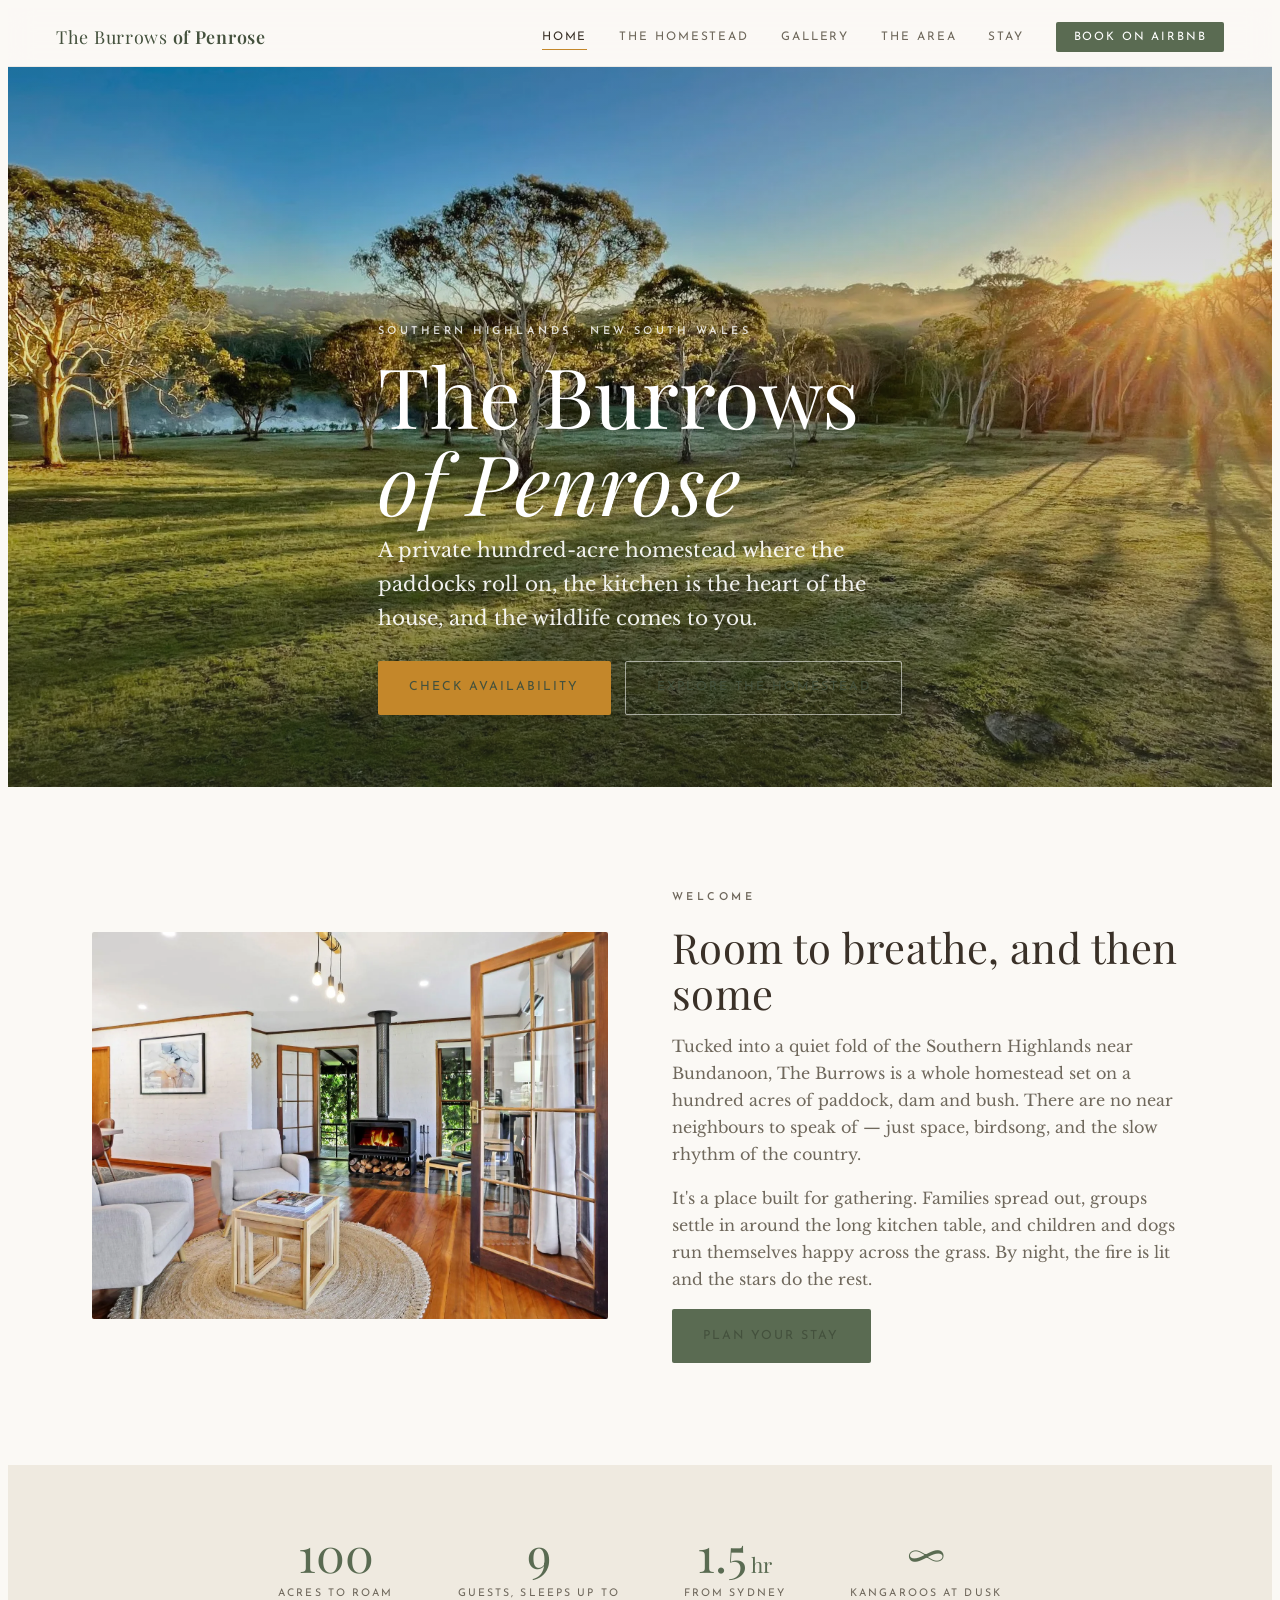
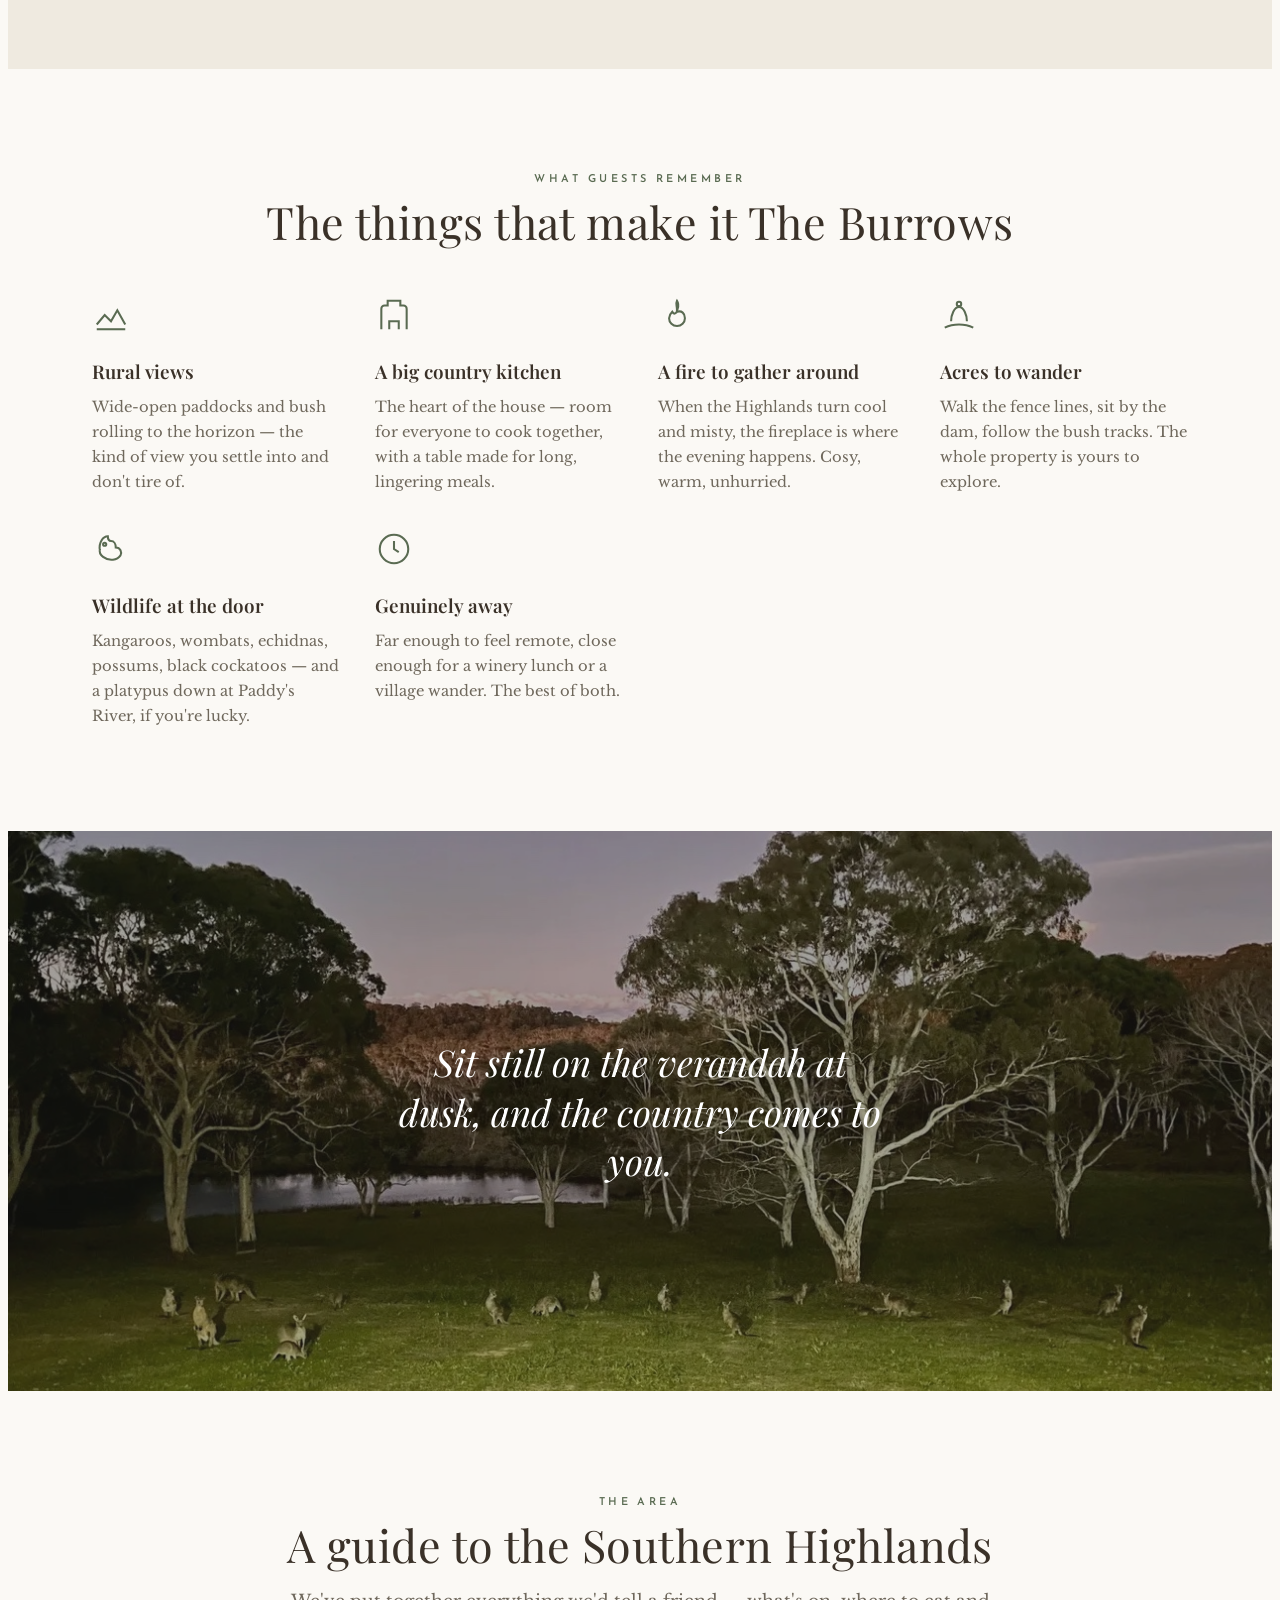
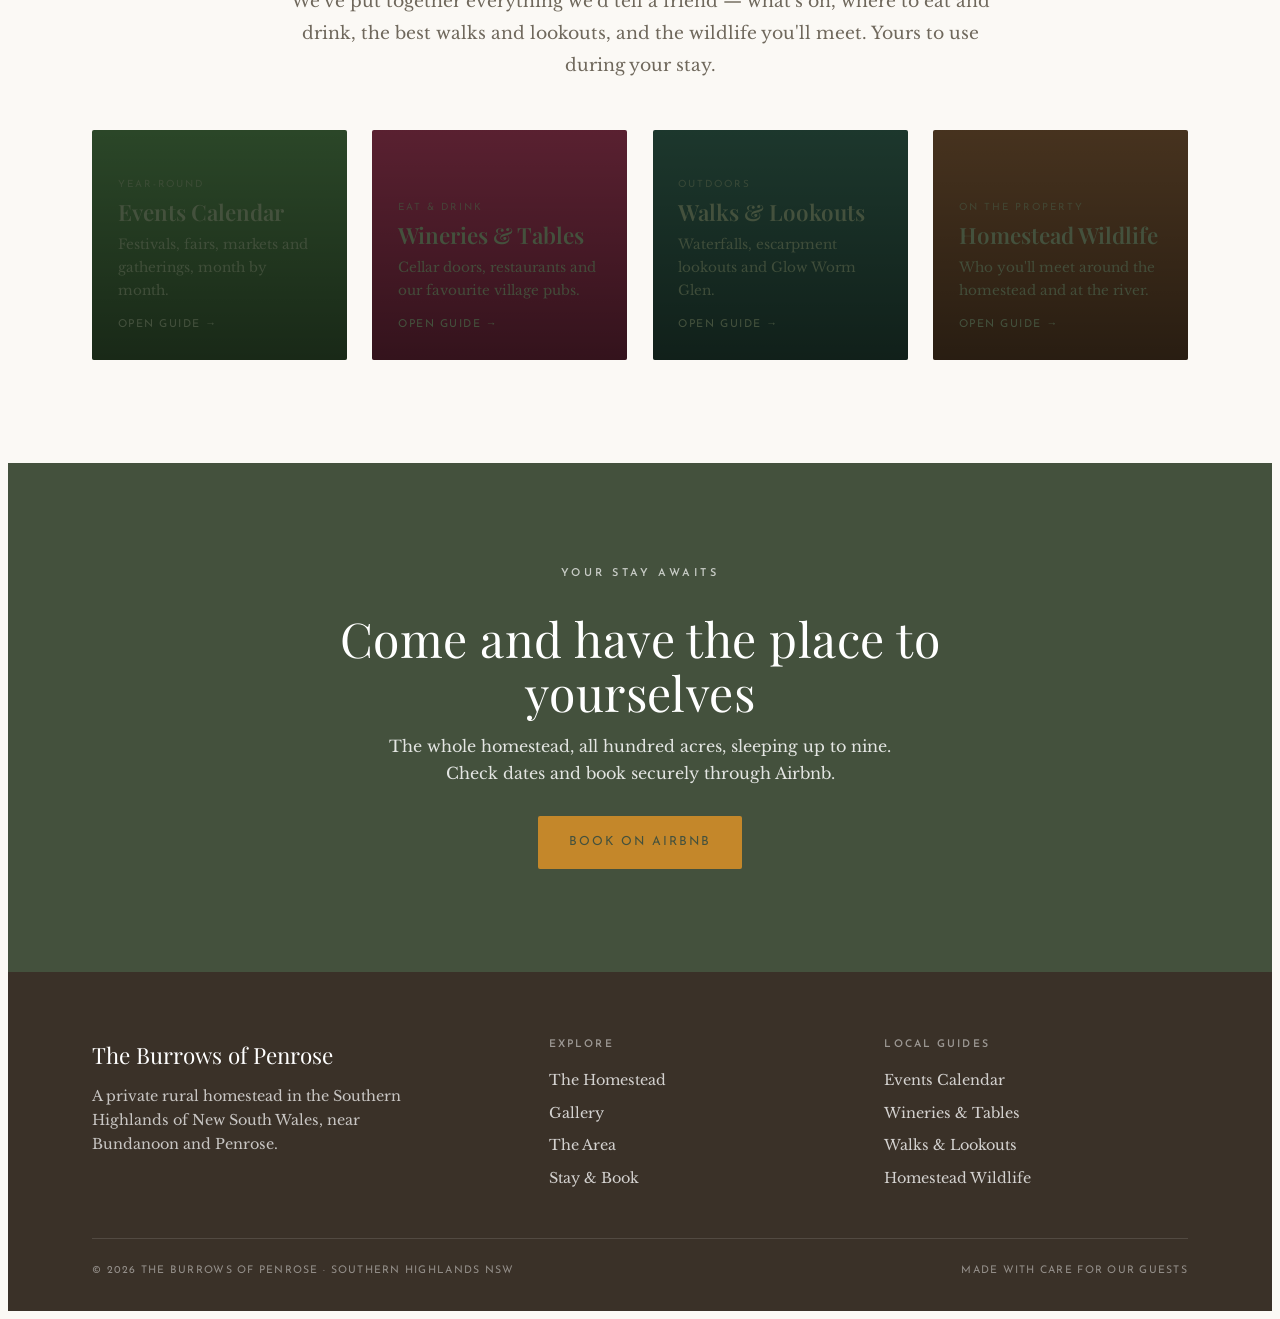
==== index.html @ d19aa380 "initial commit" ====
<!DOCTYPE html>
<html lang="en-AU">
<head>
<meta charset="UTF-8">
<meta name="viewport" content="width=device-width, initial-scale=1.0">
<title>The Burrows of Penrose — Rural Homestead Retreat, Southern Highlands NSW</title>
<meta name="description" content="A private 100-acre homestead retreat in the Southern Highlands of NSW. Sleeps up to 9 — rural views, abundant wildlife, a big country kitchen and a fireplace to gather around. Book your stay.">
<meta property="og:title" content="The Burrows of Penrose — Southern Highlands NSW">
<meta property="og:description" content="A private 100-acre homestead retreat near Bundanoon. Sleeps up to 9.">
<meta property="og:type" content="website">
<meta property="og:image" content="images/og-image.jpg">
<link rel="preconnect" href="https://fonts.googleapis.com">
<link rel="preconnect" href="https://fonts.gstatic.com" crossorigin>
<link href="https://fonts.googleapis.com/css2?family=Playfair+Display:ital,wght@0,400;0,600;1,400;1,600&family=Libre+Baskerville:ital@0;1&family=Josefin+Sans:wght@300;400;600&display=swap" rel="stylesheet">
<link rel="stylesheet" href="css/site.css">
</head>
<body class="page">

<!-- ============ NAV ============ -->
<nav class="site-nav" aria-label="Primary">
  <a class="site-nav__brand" href="index.html">The Burrows <b>of Penrose</b></a>
  <button class="site-nav__toggle" aria-label="Menu" aria-expanded="false"><span></span><span></span><span></span></button>
  <ul class="site-nav__links">
    <li><a href="index.html" class="is-active">Home</a></li>
    <li><a href="about.html">The Homestead</a></li>
    <li><a href="gallery.html">Gallery</a></li>
    <li><a href="area.html">The Area</a></li>
    <li><a href="book.html">Stay</a></li>
    <!-- EDIT: replace href with your Airbnb listing URL -->
    <li><a class="site-nav__book" href="https://www.airbnb.com.au/" target="_blank" rel="noopener">Book on Airbnb</a></li>
  </ul>
</nav>

<!-- ============ HERO ============ -->
<header class="hero">
  <img class="hero__img" src="images/hero.jpg" alt="The Burrows of Penrose homestead at golden hour">
  <div class="hero__inner wrap">
    <p class="eyebrow">Southern Highlands · New South Wales</p>
    <h1>The Burrows<br><em>of Penrose</em></h1>
    <p class="hero__sub">A private hundred-acre homestead where the paddocks roll on, the kitchen is the heart of the house, and the wildlife comes to you.</p>
    <!-- EDIT: replace href with your Airbnb listing URL -->
    <a class="btn btn--primary" href="https://www.airbnb.com.au/" target="_blank" rel="noopener">Check availability</a>
    <a class="btn btn--ghost" href="about.html" style="margin-left:.6rem;">Explore the homestead</a>
  </div>
</header>

<!-- ============ WELCOME ============ -->
<section class="section-pad">
  <div class="wrap split reveal">
    <div class="split__media">
      <img src="images/welcome.jpg" alt="The homestead nestled in its paddocks">
    </div>
    <div>
      <p class="eyebrow">Welcome</p>
      <h2 class="h-display">Room to breathe, and then some</h2>
      <!-- EDIT: this is draft copy — swap in your own words -->
      <p>Tucked into a quiet fold of the Southern Highlands near Bundanoon, The Burrows is a whole homestead set on a hundred acres of paddock, dam and bush. There are no near neighbours to speak of — just space, birdsong, and the slow rhythm of the country.</p>
      <p>It's a place built for gathering. Families spread out, groups settle in around the long kitchen table, and children and dogs run themselves happy across the grass. By night, the fire is lit and the stars do the rest.</p>
      <a class="btn btn--dark" href="book.html">Plan your stay</a>
    </div>
  </div>
</section>

<!-- ============ FACTS STRIP ============ -->
<section class="section-pad--sm tint">
  <div class="wrap facts reveal">
    <div class="fact"><span class="n">100</span><span class="l">Acres to roam</span></div>
    <div class="fact"><span class="n">9</span><span class="l">Guests, sleeps up to</span></div>
    <div class="fact"><span class="n">1.5<small style="font-size:1.3rem;"> hr</small></span><span class="l">From Sydney</span></div>
    <div class="fact"><span class="n">∞</span><span class="l">Kangaroos at dusk</span></div>
  </div>
</section>

<!-- ============ WHAT GUESTS LOVE ============ -->
<section class="section-pad">
  <div class="wrap">
    <div class="section-label reveal">
      <p class="eyebrow">What guests remember</p>
      <h2 class="h-display">The things that make it The Burrows</h2>
    </div>
    <div class="features reveal">
      <div class="feature">
        <svg class="feature__icon" viewBox="0 0 24 24" fill="none" stroke="currentColor" stroke-width="1.3"><path d="M3 18l5-6 4 4 4-7 5 9"/><path d="M3 21h18"/></svg>
        <h3>Rural views</h3>
        <p>Wide-open paddocks and bush rolling to the horizon — the kind of view you settle into and don't tire of.</p>
      </div>
      <div class="feature">
        <svg class="feature__icon" viewBox="0 0 24 24" fill="none" stroke="currentColor" stroke-width="1.3"><path d="M4 21V8a2 2 0 012-2h2V3h8v3h2a2 2 0 012 2v13"/><path d="M9 21v-5h6v5"/></svg>
        <h3>A big country kitchen</h3>
        <p>The heart of the house — room for everyone to cook together, with a table made for long, lingering meals.</p>
      </div>
      <div class="feature">
        <svg class="feature__icon" viewBox="0 0 24 24" fill="none" stroke="currentColor" stroke-width="1.3"><path d="M12 3c2 3 0 5 0 7 3-1 5 1 5 4a5 5 0 01-10 0c0-2 1-3 2-4 1 2 3 1 3-1 0-3-1-4 0-6z"/></svg>
        <h3>A fire to gather around</h3>
        <p>When the Highlands turn cool and misty, the fireplace is where the evening happens. Cosy, warm, unhurried.</p>
      </div>
      <div class="feature">
        <svg class="feature__icon" viewBox="0 0 24 24" fill="none" stroke="currentColor" stroke-width="1.3"><path d="M3 20s4-2 9-2 9 2 9 2"/><path d="M7 16c0-4 2-9 5-9s5 5 5 9"/><circle cx="12" cy="5" r="1.4"/></svg>
        <h3>Acres to wander</h3>
        <p>Walk the fence lines, sit by the dam, follow the bush tracks. The whole property is yours to explore.</p>
      </div>
      <div class="feature">
        <svg class="feature__icon" viewBox="0 0 24 24" fill="none" stroke="currentColor" stroke-width="1.3"><path d="M5 13c-1-5 2-9 5-9 0 2 1 3 2 3 2 0 3 2 3 4 3 0 4 3 3 5-2 3-7 4-11 1-2-1.5-2.5-3-2-5z"/><circle cx="8" cy="9" r="1"/></svg>
        <h3>Wildlife at the door</h3>
        <p>Kangaroos, wombats, echidnas, possums, black cockatoos — and a platypus down at Paddy's River, if you're lucky.</p>
      </div>
      <div class="feature">
        <svg class="feature__icon" viewBox="0 0 24 24" fill="none" stroke="currentColor" stroke-width="1.3"><circle cx="12" cy="12" r="9"/><path d="M12 7v5l3 2"/></svg>
        <h3>Genuinely away</h3>
        <p>Far enough to feel remote, close enough for a winery lunch or a village wander. The best of both.</p>
      </div>
    </div>
  </div>
</section>

<!-- ============ IMAGE BAND ============ -->
<section class="band">
  <img src="images/feature-wildlife.jpg" alt="Kangaroos grazing at dusk">
  <p class="band__quote">Sit still on the verandah at dusk, and the country comes to you.</p>
</section>

<!-- ============ THE AREA TEASER ============ -->
<section class="section-pad">
  <div class="wrap">
    <div class="section-label reveal">
      <p class="eyebrow">The Area</p>
      <h2 class="h-display">A guide to the Southern Highlands</h2>
      <p class="lede" style="max-width:60ch;margin:1rem auto 0;">We've put together everything we'd tell a friend — what's on, where to eat and drink, the best walks and lookouts, and the wildlife you'll meet. Yours to use during your stay.</p>
    </div>
    <div class="guide-grid reveal">
      <a class="guide-card gc-events" href="guides/events.html">
        <span class="gc-eyebrow">Year-round</span>
        <h3>Events Calendar</h3>
        <p>Festivals, fairs, markets and gatherings, month by month.</p>
        <span class="gc-go">Open guide →</span>
      </a>
      <a class="guide-card gc-food" href="guides/food-and-drink.html">
        <span class="gc-eyebrow">Eat &amp; Drink</span>
        <h3>Wineries &amp; Tables</h3>
        <p>Cellar doors, restaurants and our favourite village pubs.</p>
        <span class="gc-go">Open guide →</span>
      </a>
      <a class="guide-card gc-nature" href="guides/nature.html">
        <span class="gc-eyebrow">Outdoors</span>
        <h3>Walks &amp; Lookouts</h3>
        <p>Waterfalls, escarpment lookouts and Glow Worm Glen.</p>
        <span class="gc-go">Open guide →</span>
      </a>
      <a class="guide-card gc-wildlife" href="guides/wildlife.html">
        <span class="gc-eyebrow">On the property</span>
        <h3>Homestead Wildlife</h3>
        <p>Who you'll meet around the homestead and at the river.</p>
        <span class="gc-go">Open guide →</span>
      </a>
    </div>
  </div>
</section>

<!-- ============ BOOKING CTA ============ -->
<section class="section-pad cta">
  <div class="wrap wrap--narrow reveal">
    <p class="eyebrow">Your stay awaits</p>
    <h2 class="h-display">Come and have the place to yourselves</h2>
    <p>The whole homestead, all hundred acres, sleeping up to nine. Check dates and book securely through Airbnb.</p>
    <!-- EDIT: replace href with your Airbnb listing URL -->
    <a class="btn btn--primary" href="https://www.airbnb.com.au/" target="_blank" rel="noopener">Book on Airbnb</a>
  </div>
</section>

<!-- ============ FOOTER ============ -->
<footer class="site-footer">
  <div class="wrap">
    <div class="site-footer__grid">
      <div>
        <div class="site-footer__brand">The Burrows of Penrose</div>
        <p>A private rural homestead in the Southern Highlands of New South Wales, near Bundanoon and Penrose.</p>
      </div>
      <div>
        <h4>Explore</h4>
        <ul>
          <li><a href="about.html">The Homestead</a></li>
          <li><a href="gallery.html">Gallery</a></li>
          <li><a href="area.html">The Area</a></li>
          <li><a href="book.html">Stay &amp; Book</a></li>
        </ul>
      </div>
      <div>
        <h4>Local Guides</h4>
        <ul>
          <li><a href="guides/events.html">Events Calendar</a></li>
          <li><a href="guides/food-and-drink.html">Wineries &amp; Tables</a></li>
          <li><a href="guides/nature.html">Walks &amp; Lookouts</a></li>
          <li><a href="guides/wildlife.html">Homestead Wildlife</a></li>
        </ul>
      </div>
    </div>
    <div class="site-footer__base">
      <span>© 2026 The Burrows of Penrose · Southern Highlands NSW</span>
      <span>Made with care for our guests</span>
    </div>
  </div>
</footer>

<script src="js/site.js"></script>
</body>
</html>
---- css/site.css ----
/* =====================================================================
   The Burrows of Penrose — site stylesheet
   Shared across the main pages and the area guides.
   Site chrome is namespaced .site-* so it never collides with the
   guide-internal classes (.header, .section, .card, .footer).
   ===================================================================== */

:root {
  --paper:    #fbf9f5;  /* warm off-white base            */
  --oat:      #efeae0;  /* soft section tint              */
  --sand:     #e4ddcf;  /* deeper neutral / borders       */
  --eucalypt: #5a6b52;  /* muted sage-green — brand        */
  --eucalypt-deep: #44513d;
  --bark:     #3a3128;  /* warm near-black text           */
  --stone:    #6f685c;  /* secondary text                 */
  --amber:    #c4872a;  /* accent / booking (from guides) */
  --amber-deep: #a06d1f;
}

/* ---------- base (main pages; guides override via their own inline <style>) */
.page * { margin: 0; padding: 0; box-sizing: border-box; }

.page {
  background: var(--paper);
  color: var(--bark);
  font-family: 'Libre Baskerville', Georgia, serif;
  line-height: 1.7;
  -webkit-font-smoothing: antialiased;
}

.page img { display: block; max-width: 100%; }

.page a { color: var(--eucalypt-deep); text-decoration: none; }
.page a:hover { color: var(--amber-deep); }

.eyebrow {
  font-family: 'Josefin Sans', sans-serif;
  font-size: 0.68rem;
  letter-spacing: 0.32em;
  text-transform: uppercase;
  color: var(--eucalypt);
  font-weight: 600;
}

/* =====================================================================
   SITE NAV  (sticky frosted bar — works over photos and guide headers)
   ===================================================================== */
.site-nav {
  position: sticky;
  top: 0;
  z-index: 100;
  display: flex;
  align-items: center;
  justify-content: space-between;
  padding: 0.85rem clamp(1.1rem, 4vw, 3rem);
  background: rgba(251, 249, 245, 0.86);
  backdrop-filter: blur(12px);
  -webkit-backdrop-filter: blur(12px);
  border-bottom: 1px solid rgba(58, 49, 40, 0.08);
  font-family: 'Josefin Sans', sans-serif;
}

.site-nav__brand {
  font-family: 'Playfair Display', Georgia, serif;
  font-size: 1.12rem;
  letter-spacing: 0.04em;
  color: var(--bark);
  white-space: nowrap;
}
.site-nav__brand:hover { color: var(--bark); }
.site-nav__brand b { font-weight: 600; }

.site-nav__links {
  display: flex;
  align-items: center;
  gap: clamp(1rem, 2.5vw, 2.1rem);
  list-style: none;
}
.site-nav__links a {
  font-size: 0.74rem;
  letter-spacing: 0.16em;
  text-transform: uppercase;
  color: var(--stone);
  padding: 0.3rem 0;
  position: relative;
}
.site-nav__links a:hover { color: var(--bark); }
.site-nav__links a.is-active { color: var(--bark); }
.site-nav__links a.is-active::after {
  content: '';
  position: absolute;
  left: 0; right: 0; bottom: -2px;
  height: 1px;
  background: var(--amber);
}

.site-nav__book {
  font-size: 0.72rem !important;
  letter-spacing: 0.14em;
  text-transform: uppercase;
  color: #fff !important;
  background: var(--eucalypt);
  padding: 0.55rem 1.1rem !important;
  border-radius: 2px;
  transition: background 0.2s ease;
}
.site-nav__book:hover { background: var(--eucalypt-deep); color:#fff !important; }
.site-nav__book::after { display:none !important; }

.site-nav__toggle {
  display: none;
  background: none;
  border: 0;
  cursor: pointer;
  width: 28px; height: 22px;
  position: relative;
}
.site-nav__toggle span {
  position: absolute; left: 0; right: 0; height: 1.5px;
  background: var(--bark); transition: transform .25s ease, opacity .25s ease;
}
.site-nav__toggle span:nth-child(1){ top: 2px; }
.site-nav__toggle span:nth-child(2){ top: 10px; }
.site-nav__toggle span:nth-child(3){ top: 18px; }

@media (max-width: 820px) {
  .site-nav__toggle { display: block; }
  .site-nav__links {
    position: fixed;
    inset: 56px 0 auto 0;
    flex-direction: column;
    align-items: flex-start;
    gap: 0;
    background: var(--paper);
    border-bottom: 1px solid var(--sand);
    padding: 0.5rem clamp(1.1rem, 4vw, 3rem) 1.2rem;
    transform: translateY(-130%);
    transition: transform 0.3s ease;
    box-shadow: 0 12px 24px rgba(0,0,0,0.06);
  }
  .site-nav.is-open .site-nav__links { transform: translateY(0); }
  .site-nav__links li { width: 100%; }
  .site-nav__links a { display: block; padding: 0.85rem 0; font-size: 0.82rem; }
  .site-nav__links a.is-active::after { display: none; }
  .site-nav__book { margin-top: 0.6rem; display: inline-block; }
  .site-nav.is-open .site-nav__toggle span:nth-child(1){ transform: translateY(8px) rotate(45deg); }
  .site-nav.is-open .site-nav__toggle span:nth-child(2){ opacity: 0; }
  .site-nav.is-open .site-nav__toggle span:nth-child(3){ transform: translateY(-8px) rotate(-45deg); }
}

/* =====================================================================
   LAYOUT HELPERS
   ===================================================================== */
.wrap { max-width: 1160px; margin: 0 auto; padding: 0 clamp(1.1rem, 4vw, 2rem); }
.wrap--narrow { max-width: 780px; }

.section-pad { padding: clamp(3.5rem, 8vw, 6.5rem) 0; }
.section-pad--sm { padding: clamp(2.5rem, 5vw, 4rem) 0; }
.tint { background: var(--oat); }

.h-display {
  font-family: 'Playfair Display', Georgia, serif;
  font-weight: 400;
  line-height: 1.12;
  letter-spacing: 0.01em;
  color: var(--bark);
}
.lede { font-size: 1.08rem; color: var(--stone); line-height: 1.85; }

/* =====================================================================
   HERO (home)
   ===================================================================== */
.hero {
  position: relative;
  min-height: clamp(78vh, 80vh, 860px);
  display: flex;
  align-items: flex-end;
  color: #fff;
  overflow: hidden;
}
.hero__img {
  position: absolute; inset: 0;
  width: 100%; height: 100%; object-fit: cover;
  z-index: -2;
}
.hero::after {
  content: '';
  position: absolute; inset: 0; z-index: -1;
  background: linear-gradient(180deg, rgba(40,40,35,0.28) 0%, rgba(30,32,26,0.10) 38%, rgba(30,32,26,0.62) 100%);
}
.hero__inner { padding: 0 0 clamp(2.5rem, 6vw, 4.5rem); }
.hero .eyebrow { color: rgba(255,255,255,0.82); }
.hero h1 {
  font-family: 'Playfair Display', Georgia, serif;
  font-weight: 400;
  font-size: clamp(2.6rem, 7vw, 5.2rem);
  line-height: 1.05;
  margin: 0.6rem 0 0.5rem;
  text-shadow: 0 2px 30px rgba(0,0,0,0.25);
}
.hero h1 em { font-style: italic; }
.hero__sub {
  font-size: clamp(1rem, 2.2vw, 1.25rem);
  max-width: 36ch;
  color: rgba(255,255,255,0.92);
  margin-bottom: 1.6rem;
}

/* =====================================================================
   BUTTONS
   ===================================================================== */
.btn {
  display: inline-block;
  font-family: 'Josefin Sans', sans-serif;
  font-size: 0.78rem;
  letter-spacing: 0.16em;
  text-transform: uppercase;
  padding: 0.95rem 1.9rem;
  border-radius: 2px;
  transition: background 0.2s ease, color 0.2s ease, border-color 0.2s ease;
  cursor: pointer;
  border: 1px solid transparent;
}
.btn--primary { background: var(--amber); color: #fff; }
.btn--primary:hover { background: var(--amber-deep); color: #fff; }
.btn--ghost { background: transparent; color: #fff; border-color: rgba(255,255,255,0.55); }
.btn--ghost:hover { background: rgba(255,255,255,0.12); color: #fff; }
.btn--dark { background: var(--eucalypt); color: #fff; }
.btn--dark:hover { background: var(--eucalypt-deep); color: #fff; }

/* =====================================================================
   SPLIT (image + text)
   ===================================================================== */
.split {
  display: grid;
  grid-template-columns: 1fr 1fr;
  gap: clamp(1.5rem, 5vw, 4rem);
  align-items: center;
}
.split--flip .split__media { order: 2; }
.split__media img { width: 100%; height: 100%; object-fit: cover; border-radius: 2px; aspect-ratio: 4/3; }
.split h2 { font-size: clamp(1.8rem, 4vw, 2.6rem); margin-bottom: 1rem; }
.split p { color: var(--stone); margin-bottom: 1rem; }
@media (max-width: 760px) {
  .split { grid-template-columns: 1fr; }
  .split--flip .split__media { order: 0; }
}

/* =====================================================================
   FEATURE GRID (what guests love)
   ===================================================================== */
.section-label {
  text-align: center;
  margin-bottom: clamp(2rem, 4vw, 3rem);
}
.section-label h2 {
  font-size: clamp(1.9rem, 4vw, 2.8rem);
  margin-top: 0.5rem;
}
.features {
  display: grid;
  grid-template-columns: repeat(auto-fit, minmax(240px, 1fr));
  gap: clamp(1.2rem, 3vw, 2.2rem);
}
.feature { text-align: left; }
.feature__icon {
  width: 38px; height: 38px; margin-bottom: 0.9rem;
  color: var(--eucalypt);
}
.feature h3 {
  font-family: 'Playfair Display', Georgia, serif;
  font-weight: 600;
  font-size: 1.18rem;
  margin-bottom: 0.4rem;
}
.feature p { color: var(--stone); font-size: 0.92rem; }

/* quick facts strip */
.facts {
  display: flex;
  flex-wrap: wrap;
  justify-content: center;
  gap: clamp(1.5rem, 5vw, 4rem);
  text-align: center;
}
.fact .n {
  font-family: 'Playfair Display', Georgia, serif;
  font-size: clamp(2rem, 5vw, 3rem);
  color: var(--eucalypt);
  display: block;
  line-height: 1;
}
.fact .l {
  font-family: 'Josefin Sans', sans-serif;
  font-size: 0.66rem;
  letter-spacing: 0.2em;
  text-transform: uppercase;
  color: var(--stone);
  margin-top: 0.5rem;
}

/* =====================================================================
   FULL-BLEED IMAGE BAND
   ===================================================================== */
.band {
  position: relative;
  height: clamp(320px, 48vw, 560px);
  display: flex; align-items: center; justify-content: center;
  text-align: center; color: #fff; overflow: hidden;
}
.band img { position: absolute; inset: 0; width: 100%; height: 100%; object-fit: cover; z-index: -2; }
.band::after { content:''; position:absolute; inset:0; z-index:-1; background: rgba(35,37,30,0.42); }
.band__quote {
  font-family: 'Playfair Display', Georgia, serif;
  font-style: italic;
  font-size: clamp(1.4rem, 3.5vw, 2.3rem);
  max-width: 24ch;
  line-height: 1.35;
  text-shadow: 0 2px 24px rgba(0,0,0,0.3);
}

/* =====================================================================
   AREA GUIDE CARDS (links to the four guides)
   ===================================================================== */
.guide-grid {
  display: grid;
  grid-template-columns: repeat(auto-fit, minmax(250px, 1fr));
  gap: clamp(1rem, 2.5vw, 1.6rem);
}
.guide-card {
  display: block;
  border-radius: 2px;
  overflow: hidden;
  color: #fff;
  min-height: 230px;
  position: relative;
  padding: 1.6rem;
  display: flex;
  flex-direction: column;
  justify-content: flex-end;
  transition: transform 0.25s ease, box-shadow 0.25s ease;
}
.guide-card:hover { transform: translateY(-4px); box-shadow: 0 16px 32px rgba(0,0,0,0.16); color:#fff; }
.guide-card::after {
  content:''; position:absolute; inset:0; z-index:0;
  background: linear-gradient(180deg, rgba(0,0,0,0.05), rgba(0,0,0,0.45));
}
.guide-card > * { position: relative; z-index: 1; }
.guide-card.gc-events   { background: #2d4a2a; }
.guide-card.gc-food     { background: #5e2233; }
.guide-card.gc-nature   { background: #1e3a2f; }
.guide-card.gc-wildlife { background: #4a3520; }
.guide-card .gc-eyebrow {
  font-family: 'Josefin Sans', sans-serif;
  font-size: 0.62rem; letter-spacing: 0.2em; text-transform: uppercase;
  opacity: 0.7; margin-bottom: 0.4rem;
}
.guide-card h3 {
  font-family: 'Playfair Display', Georgia, serif;
  font-weight: 600; font-size: 1.4rem; line-height: 1.15; margin-bottom: 0.4rem;
}
.guide-card p { font-size: 0.85rem; opacity: 0.9; }
.guide-card .gc-go {
  font-family: 'Josefin Sans', sans-serif;
  font-size: 0.68rem; letter-spacing: 0.14em; text-transform: uppercase;
  margin-top: 0.9rem;
}

/* =====================================================================
   GALLERY
   ===================================================================== */
.gallery-grid {
  columns: 3 280px;
  column-gap: 14px;
}
.gallery-grid figure { break-inside: avoid; margin: 0 0 14px; }
.gallery-grid img {
  width: 100%; border-radius: 2px;
  transition: filter 0.25s ease, transform 0.25s ease;
}
.gallery-grid img:hover { filter: brightness(1.04); }

/* =====================================================================
   BOOKING CALL-TO-ACTION
   ===================================================================== */
.cta {
  text-align: center;
  background: var(--eucalypt-deep);
  color: #fff;
}
.cta h2 { font-size: clamp(2rem, 5vw, 3rem); color: #fff; margin-bottom: 0.8rem; }
.cta p { color: rgba(255,255,255,0.85); max-width: 50ch; margin: 0 auto 1.8rem; }
.cta .eyebrow { color: rgba(255,255,255,0.7); }

/* fast-facts list (about / book) */
.deflist { list-style: none; }
.deflist li {
  display: flex; justify-content: space-between; gap: 1rem;
  padding: 0.7rem 0; border-bottom: 1px solid var(--sand);
  font-size: 0.95rem;
}
.deflist li span:first-child { color: var(--stone); font-family:'Josefin Sans',sans-serif; font-size:0.72rem; letter-spacing:0.12em; text-transform:uppercase; }
.deflist li span:last-child { text-align: right; }

/* =====================================================================
   SITE FOOTER
   ===================================================================== */
.site-footer {
  background: var(--bark);
  color: rgba(255,255,255,0.72);
  font-family: 'Libre Baskerville', Georgia, serif;
  padding: clamp(2.5rem, 5vw, 4rem) 0 2rem;
}
.site-footer a { color: rgba(255,255,255,0.78); }
.site-footer a:hover { color: #fff; }
.site-footer__grid {
  display: grid;
  grid-template-columns: 1.4fr 1fr 1fr;
  gap: 2rem;
  margin-bottom: 2.5rem;
}
.site-footer__brand {
  font-family: 'Playfair Display', Georgia, serif;
  font-size: 1.4rem; color: #fff; margin-bottom: 0.6rem;
}
.site-footer__brand + p { font-size: 0.9rem; max-width: 34ch; }
.site-footer h4 {
  font-family: 'Josefin Sans', sans-serif;
  font-size: 0.66rem; letter-spacing: 0.2em; text-transform: uppercase;
  color: rgba(255,255,255,0.5); margin-bottom: 0.9rem; font-weight: 600;
}
.site-footer ul { list-style: none; }
.site-footer li { margin-bottom: 0.5rem; font-size: 0.9rem; }
.site-footer__base {
  border-top: 1px solid rgba(255,255,255,0.12);
  padding-top: 1.4rem;
  display: flex; justify-content: space-between; flex-wrap: wrap; gap: 0.5rem;
  font-family: 'Josefin Sans', sans-serif;
  font-size: 0.66rem; letter-spacing: 0.12em; text-transform: uppercase;
  color: rgba(255,255,255,0.45);
}
@media (max-width: 700px) {
  .site-footer__grid { grid-template-columns: 1fr; gap: 1.6rem; }
}

/* accessibility */
.page :focus-visible,
.site-nav :focus-visible { outline: 2px solid var(--amber); outline-offset: 3px; border-radius: 2px; }
@media (prefers-reduced-motion: reduce) {
  * { animation: none !important; transition: none !important; }
}

/* scroll reveal — visible by default (no-JS safe); animates only when JS is on */
.reveal { opacity: 1; transform: none; }
.js .reveal { opacity: 0; transform: translateY(18px); transition: opacity 0.7s ease, transform 0.7s ease; }
.js .reveal.in { opacity: 1; transform: none; }
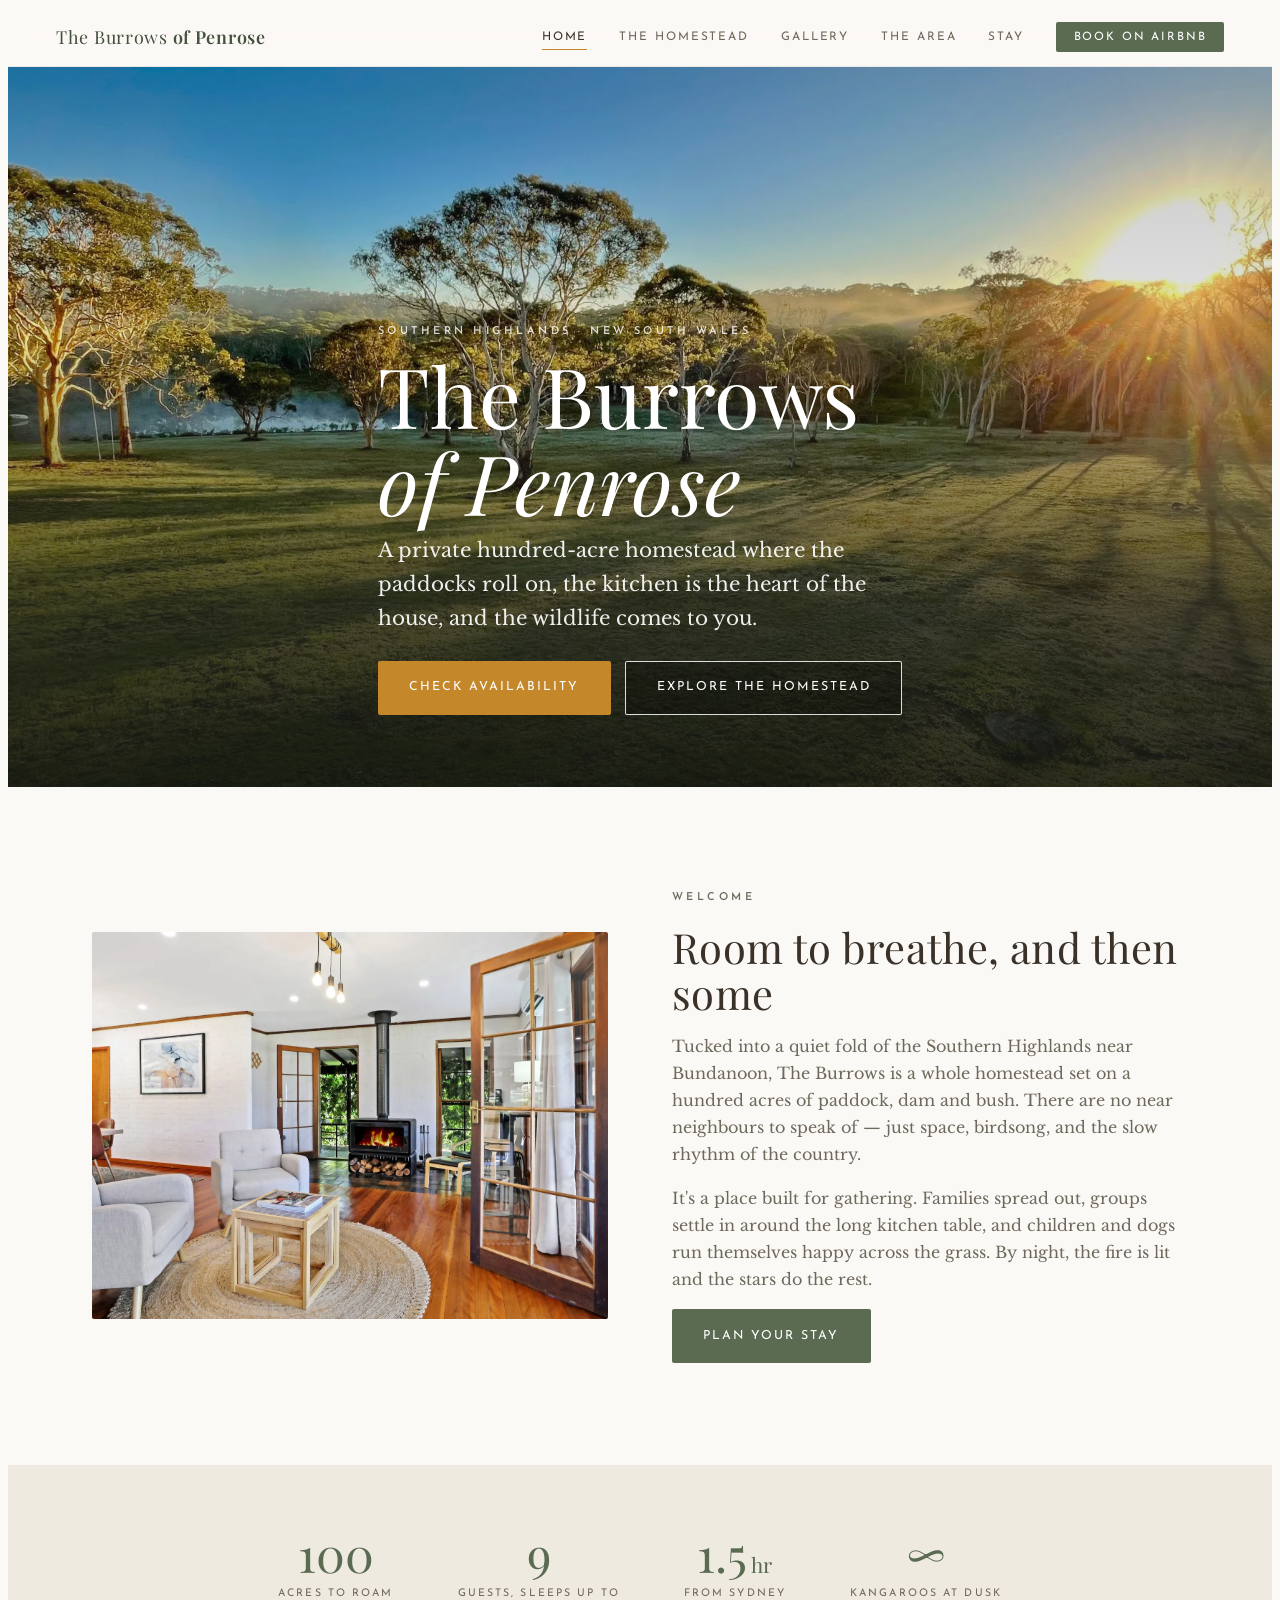
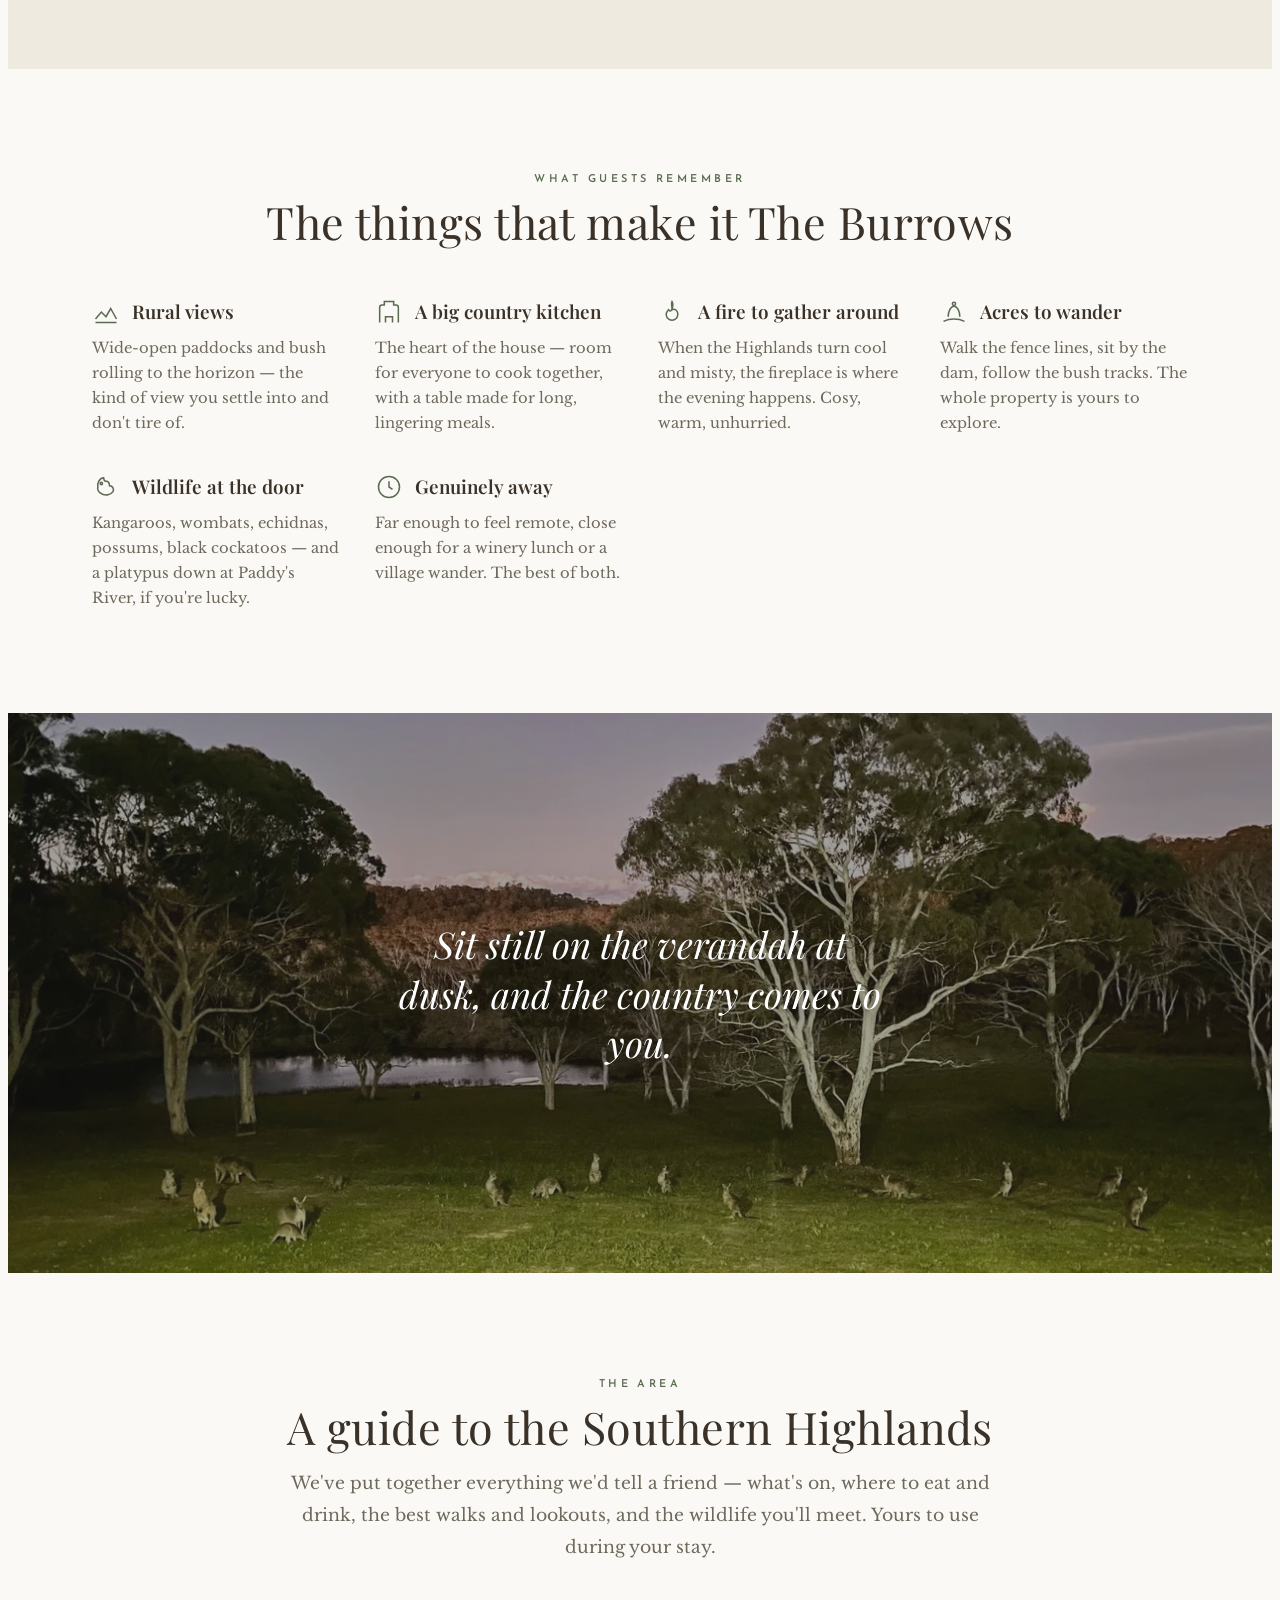
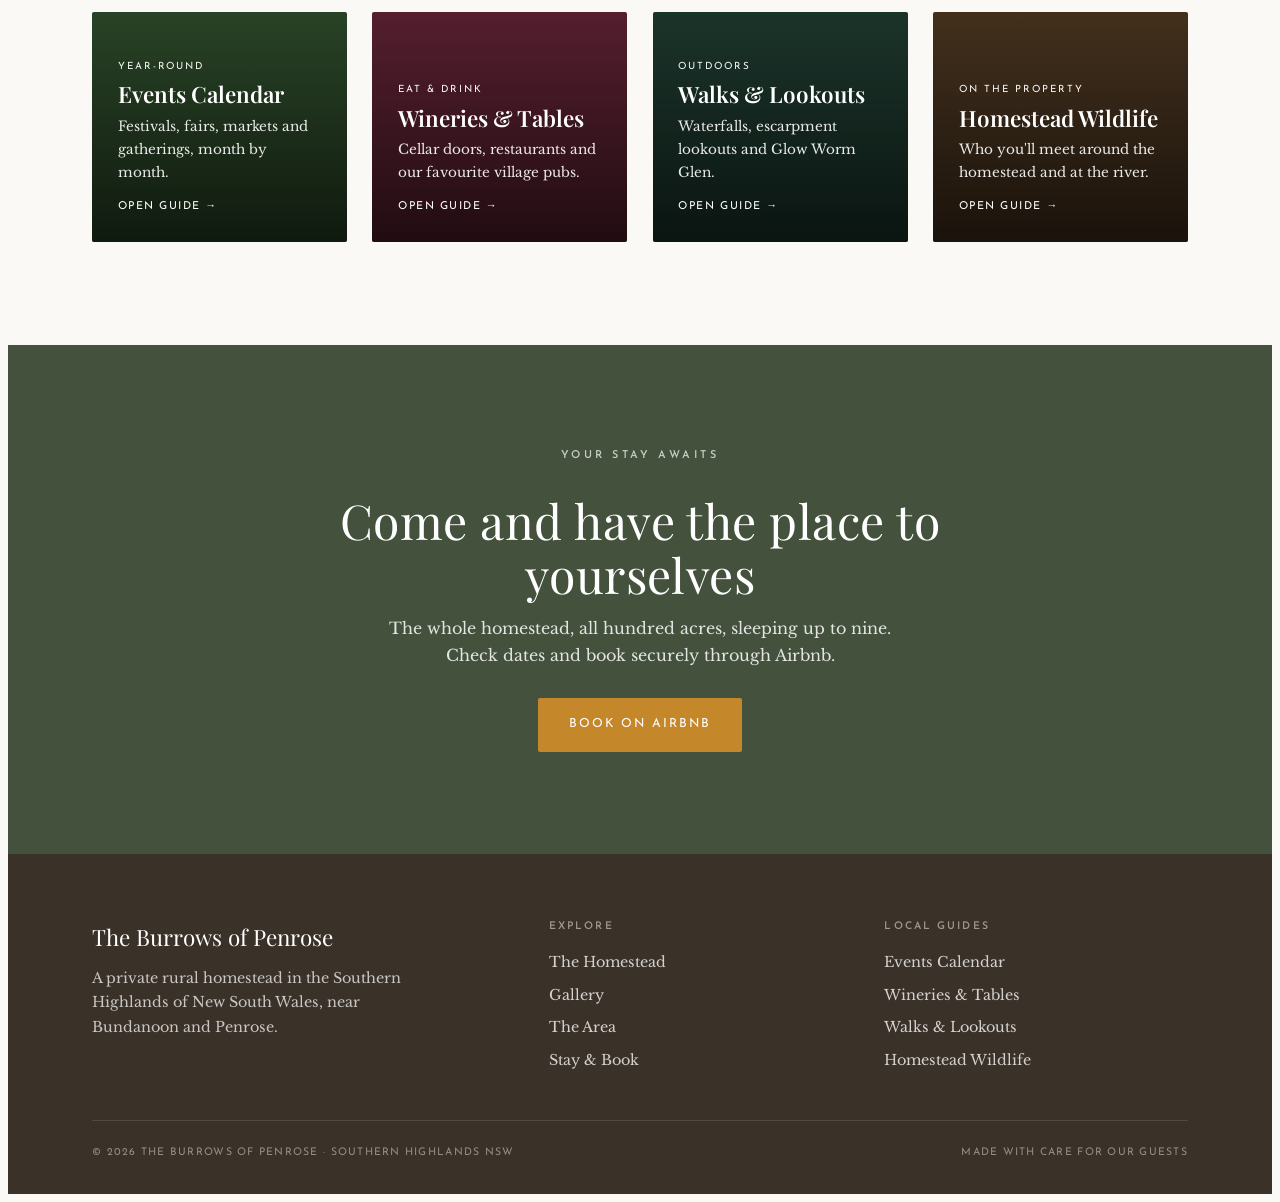
==== commit fa61351c: "Layout and content adjustments" ====
--- a/index.html
+++ b/index.html
@@ -80,33 +80,45 @@
     </div>
     <div class="features reveal">
       <div class="feature">
-        <svg class="feature__icon" viewBox="0 0 24 24" fill="none" stroke="currentColor" stroke-width="1.3"><path d="M3 18l5-6 4 4 4-7 5 9"/><path d="M3 21h18"/></svg>
-        <h3>Rural views</h3>
+        <div class="feature__header">
+          <svg class="feature__icon" viewBox="0 0 24 24" fill="none" stroke="currentColor" stroke-width="1.3"><path d="M3 18l5-6 4 4 4-7 5 9"/><path d="M3 21h18"/></svg>
+          <h3>Rural views</h3>
+        </div>
         <p>Wide-open paddocks and bush rolling to the horizon — the kind of view you settle into and don't tire of.</p>
       </div>
       <div class="feature">
-        <svg class="feature__icon" viewBox="0 0 24 24" fill="none" stroke="currentColor" stroke-width="1.3"><path d="M4 21V8a2 2 0 012-2h2V3h8v3h2a2 2 0 012 2v13"/><path d="M9 21v-5h6v5"/></svg>
-        <h3>A big country kitchen</h3>
+        <div class="feature__header">
+          <svg class="feature__icon" viewBox="0 0 24 24" fill="none" stroke="currentColor" stroke-width="1.3"><path d="M4 21V8a2 2 0 012-2h2V3h8v3h2a2 2 0 012 2v13"/><path d="M9 21v-5h6v5"/></svg>
+          <h3>A big country kitchen</h3>
+        </div>
         <p>The heart of the house — room for everyone to cook together, with a table made for long, lingering meals.</p>
       </div>
       <div class="feature">
-        <svg class="feature__icon" viewBox="0 0 24 24" fill="none" stroke="currentColor" stroke-width="1.3"><path d="M12 3c2 3 0 5 0 7 3-1 5 1 5 4a5 5 0 01-10 0c0-2 1-3 2-4 1 2 3 1 3-1 0-3-1-4 0-6z"/></svg>
-        <h3>A fire to gather around</h3>
+        <div class="feature__header">
+          <svg class="feature__icon" viewBox="0 0 24 24" fill="none" stroke="currentColor" stroke-width="1.3"><path d="M12 3c2 3 0 5 0 7 3-1 5 1 5 4a5 5 0 01-10 0c0-2 1-3 2-4 1 2 3 1 3-1 0-3-1-4 0-6z"/></svg>
+          <h3>A fire to gather around</h3>
+        </div>
         <p>When the Highlands turn cool and misty, the fireplace is where the evening happens. Cosy, warm, unhurried.</p>
       </div>
       <div class="feature">
-        <svg class="feature__icon" viewBox="0 0 24 24" fill="none" stroke="currentColor" stroke-width="1.3"><path d="M3 20s4-2 9-2 9 2 9 2"/><path d="M7 16c0-4 2-9 5-9s5 5 5 9"/><circle cx="12" cy="5" r="1.4"/></svg>
-        <h3>Acres to wander</h3>
+        <div class="feature__header">
+          <svg class="feature__icon" viewBox="0 0 24 24" fill="none" stroke="currentColor" stroke-width="1.3"><path d="M3 20s4-2 9-2 9 2 9 2"/><path d="M7 16c0-4 2-9 5-9s5 5 5 9"/><circle cx="12" cy="5" r="1.4"/></svg>
+          <h3>Acres to wander</h3>
+        </div>
         <p>Walk the fence lines, sit by the dam, follow the bush tracks. The whole property is yours to explore.</p>
       </div>
       <div class="feature">
-        <svg class="feature__icon" viewBox="0 0 24 24" fill="none" stroke="currentColor" stroke-width="1.3"><path d="M5 13c-1-5 2-9 5-9 0 2 1 3 2 3 2 0 3 2 3 4 3 0 4 3 3 5-2 3-7 4-11 1-2-1.5-2.5-3-2-5z"/><circle cx="8" cy="9" r="1"/></svg>
-        <h3>Wildlife at the door</h3>
+        <div class="feature__header">
+          <svg class="feature__icon" viewBox="0 0 24 24" fill="none" stroke="currentColor" stroke-width="1.3"><path d="M5 13c-1-5 2-9 5-9 0 2 1 3 2 3 2 0 3 2 3 4 3 0 4 3 3 5-2 3-7 4-11 1-2-1.5-2.5-3-2-5z"/><circle cx="8" cy="9" r="1"/></svg>
+          <h3>Wildlife at the door</h3>
+        </div>
         <p>Kangaroos, wombats, echidnas, possums, black cockatoos — and a platypus down at Paddy's River, if you're lucky.</p>
       </div>
       <div class="feature">
-        <svg class="feature__icon" viewBox="0 0 24 24" fill="none" stroke="currentColor" stroke-width="1.3"><circle cx="12" cy="12" r="9"/><path d="M12 7v5l3 2"/></svg>
-        <h3>Genuinely away</h3>
+        <div class="feature__header">
+          <svg class="feature__icon" viewBox="0 0 24 24" fill="none" stroke="currentColor" stroke-width="1.3"><circle cx="12" cy="12" r="9"/><path d="M12 7v5l3 2"/></svg>
+          <h3>Genuinely away</h3>
+        </div>
         <p>Far enough to feel remote, close enough for a winery lunch or a village wander. The best of both.</p>
       </div>
     </div>
--- a/css/site.css
+++ b/css/site.css
@@ -186,7 +186,7 @@
 .hero::after {
   content: '';
   position: absolute; inset: 0; z-index: -1;
-  background: linear-gradient(180deg, rgba(40,40,35,0.28) 0%, rgba(30,32,26,0.10) 38%, rgba(30,32,26,0.62) 100%);
+  background: linear-gradient(180deg, rgba(40,40,35,0.28) 0%, rgba(30,32,26,0.10) 38%, rgba(30,32,26,0.78) 75%, rgba(20,22,18,0.88) 100%);
 }
 .hero__inner { padding: 0 0 clamp(2.5rem, 6vw, 4.5rem); }
 .hero .eyebrow { color: rgba(255,255,255,0.82); }
@@ -221,12 +221,12 @@
   cursor: pointer;
   border: 1px solid transparent;
 }
-.btn--primary { background: var(--amber); color: #fff; }
-.btn--primary:hover { background: var(--amber-deep); color: #fff; }
-.btn--ghost { background: transparent; color: #fff; border-color: rgba(255,255,255,0.55); }
-.btn--ghost:hover { background: rgba(255,255,255,0.12); color: #fff; }
-.btn--dark { background: var(--eucalypt); color: #fff; }
-.btn--dark:hover { background: var(--eucalypt-deep); color: #fff; }
+.btn--primary { background: var(--amber); color: #fff !important; }
+.btn--primary:hover { background: var(--amber-deep); color: #fff !important; }
+.btn--ghost { background: rgba(0,0,0,0.25); color: #fff !important; border-color: rgba(255,255,255,0.85); }
+.btn--ghost:hover { background: rgba(0,0,0,0.45); color: #fff !important; }
+.btn--dark { background: var(--eucalypt); color: #fff !important; }
+.btn--dark:hover { background: var(--eucalypt-deep); color: #fff !important; }
 
 /* =====================================================================
    SPLIT (image + text)
@@ -246,6 +246,19 @@
   .split--flip .split__media { order: 0; }
 }
 
+@media (max-width: 600px) {
+  .hero .btn,
+  .cta .btn {
+    display: block;
+    text-align: center;
+    margin-left: 0 !important;
+    width: 100%;
+  }
+  .hero .btn + .btn,
+  .cta .btn + .btn { margin-top: 0.75rem; }
+  .hero__inner { padding-left: 1.4rem; padding-right: 1.4rem; }
+}
+
 /* =====================================================================
    FEATURE GRID (what guests love)
    ===================================================================== */
@@ -263,15 +276,21 @@
   gap: clamp(1.2rem, 3vw, 2.2rem);
 }
 .feature { text-align: left; }
+.feature__header {
+  display: flex;
+  align-items: center;
+  gap: 0.75rem;
+  margin-bottom: 0.5rem;
+}
 .feature__icon {
-  width: 38px; height: 38px; margin-bottom: 0.9rem;
+  width: 28px; height: 28px; flex-shrink: 0;
   color: var(--eucalypt);
 }
 .feature h3 {
   font-family: 'Playfair Display', Georgia, serif;
   font-weight: 600;
   font-size: 1.18rem;
-  margin-bottom: 0.4rem;
+  margin-bottom: 0;
 }
 .feature p { color: var(--stone); font-size: 0.92rem; }
 
@@ -326,6 +345,10 @@
   display: grid;
   grid-template-columns: repeat(auto-fit, minmax(250px, 1fr));
   gap: clamp(1rem, 2.5vw, 1.6rem);
+}
+.guide-card,
+.guide-card:hover {
+  color: #fff !important;
 }
 .guide-card {
   display: block;
@@ -343,7 +366,7 @@
 .guide-card:hover { transform: translateY(-4px); box-shadow: 0 16px 32px rgba(0,0,0,0.16); color:#fff; }
 .guide-card::after {
   content:''; position:absolute; inset:0; z-index:0;
-  background: linear-gradient(180deg, rgba(0,0,0,0.05), rgba(0,0,0,0.45));
+  background: linear-gradient(180deg, rgba(0,0,0,0.10), rgba(0,0,0,0.65));
 }
 .guide-card > * { position: relative; z-index: 1; }
 .guide-card.gc-events   { background: #2d4a2a; }
@@ -353,7 +376,7 @@
 .guide-card .gc-eyebrow {
   font-family: 'Josefin Sans', sans-serif;
   font-size: 0.62rem; letter-spacing: 0.2em; text-transform: uppercase;
-  opacity: 0.7; margin-bottom: 0.4rem;
+  opacity: 0.95; margin-bottom: 0.4rem;
 }
 .guide-card h3 {
   font-family: 'Playfair Display', Georgia, serif;
@@ -439,6 +462,16 @@
   font-size: 0.66rem; letter-spacing: 0.12em; text-transform: uppercase;
   color: rgba(255,255,255,0.45);
 }
+.essentials-grid {
+  display: grid;
+  grid-template-columns: 1fr 1fr;
+  gap: clamp(1.5rem, 5vw, 4rem);
+  align-items: start;
+}
+@media (max-width: 640px) {
+  .essentials-grid { grid-template-columns: 1fr; }
+}
+
 @media (max-width: 700px) {
   .site-footer__grid { grid-template-columns: 1fr; gap: 1.6rem; }
 }
